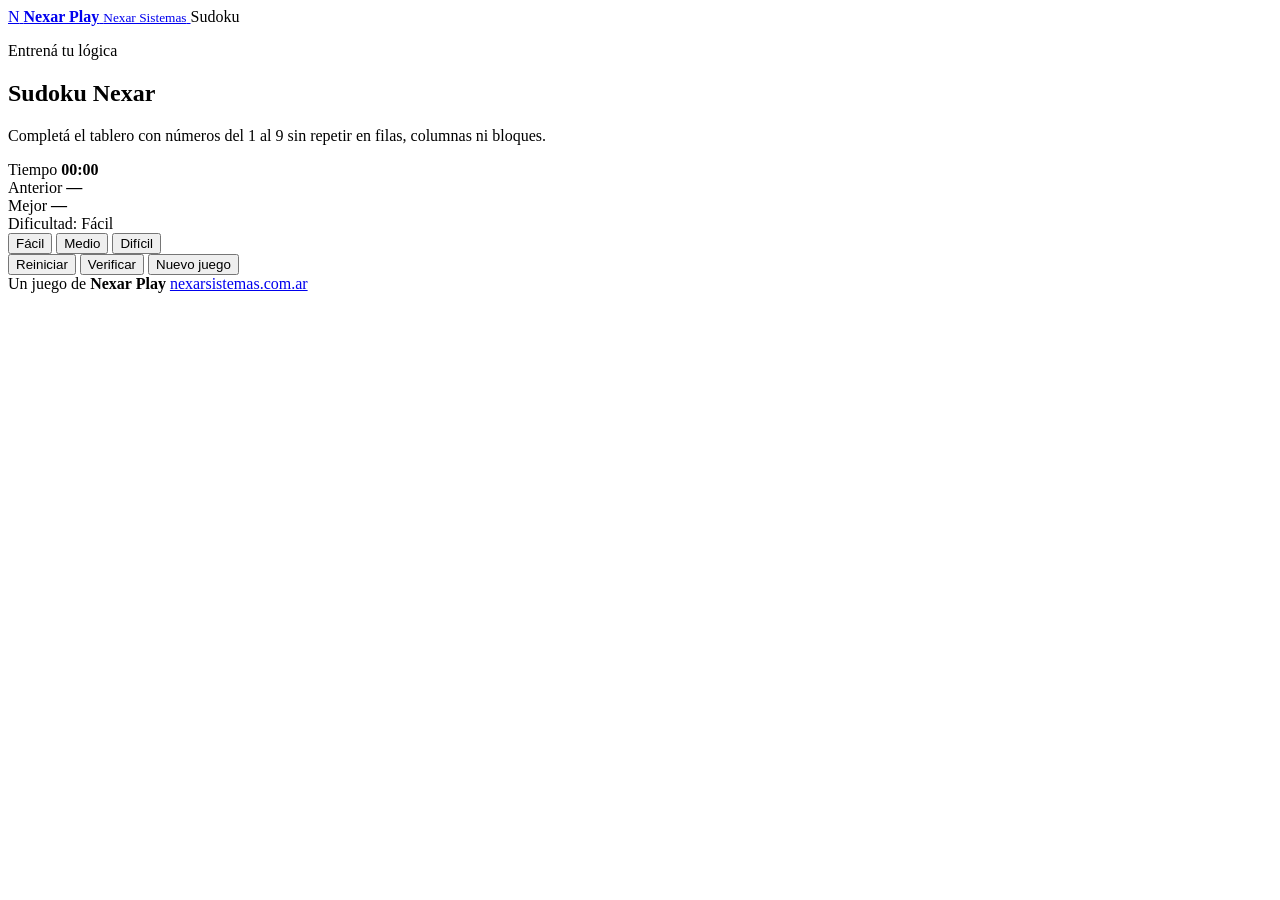
==== index.html @ f1a1b3a2 "feat: agrega la interfaz inicial del sudoku" ====
<!DOCTYPE html>
<html lang="es">
<head>
    <meta charset="UTF-8">
    <meta name="viewport" content="width=device-width, initial-scale=1.0">
    <meta name="description" content="Sudoku Nexar: jugá por niveles, medí tu tiempo y superá tus mejores marcas.">
    <title>Sudoku Nexar | Nexar Play</title>
    <link rel="stylesheet" href="sudoku.css">
</head>
<body>
    <main class="app-shell">
        <header class="brand-header">
            <a class="brand" href="https://nexarsistemas.com.ar/" aria-label="Ir a Nexar Sistemas">
                <span class="brand-mark" aria-hidden="true">N</span>
                <span>
                    <strong>Nexar Play</strong>
                    <small>Nexar Sistemas</small>
                </span>
            </a>
            <span class="game-badge">Sudoku</span>
        </header>

        <section class="game-card">
            <div class="title-block">
                <p class="eyebrow">Entrená tu lógica</p>
                <h1>Sudoku Nexar</h1>
                <p>Completá el tablero con números del 1 al 9 sin repetir en filas, columnas ni bloques.</p>
            </div>

            <section class="stats-panel" aria-label="Estadísticas de partida">
                <div class="stat">
                    <span>Tiempo</span>
                    <strong id="timer">00:00</strong>
                </div>
                <div class="stat">
                    <span>Anterior</span>
                    <strong id="previousTime">—</strong>
                </div>
                <div class="stat">
                    <span>Mejor</span>
                    <strong id="bestTime">—</strong>
                </div>
            </section>

            <div class="difficulty-row">
                <span id="difficultyLabel" class="difficulty-label">Dificultad: Fácil</span>
                <div class="difficulty-controls" aria-label="Seleccionar dificultad">
                    <button class="btn btn-difficulty active" data-difficulty="easy">Fácil</button>
                    <button class="btn btn-difficulty" data-difficulty="medium">Medio</button>
                    <button class="btn btn-difficulty" data-difficulty="hard">Difícil</button>
                </div>
            </div>

            <div class="game-board" id="gameBoard" aria-label="Tablero de Sudoku"></div>

            <div class="controls">
                <button class="btn btn-secondary" id="resetBtn">Reiniciar</button>
                <button class="btn btn-primary" id="checkBtn">Verificar</button>
                <button class="btn btn-new" id="newGameBtn">Nuevo juego</button>
            </div>

            <div class="message" id="message" aria-live="polite"></div>
        </section>

        <footer>
            <span>Un juego de <strong>Nexar Play</strong></span>
            <a href="https://nexarsistemas.com.ar/">nexarsistemas.com.ar</a>
        </footer>
    </main>

    <script src="sudoku.js"></script>
</body>
</html>
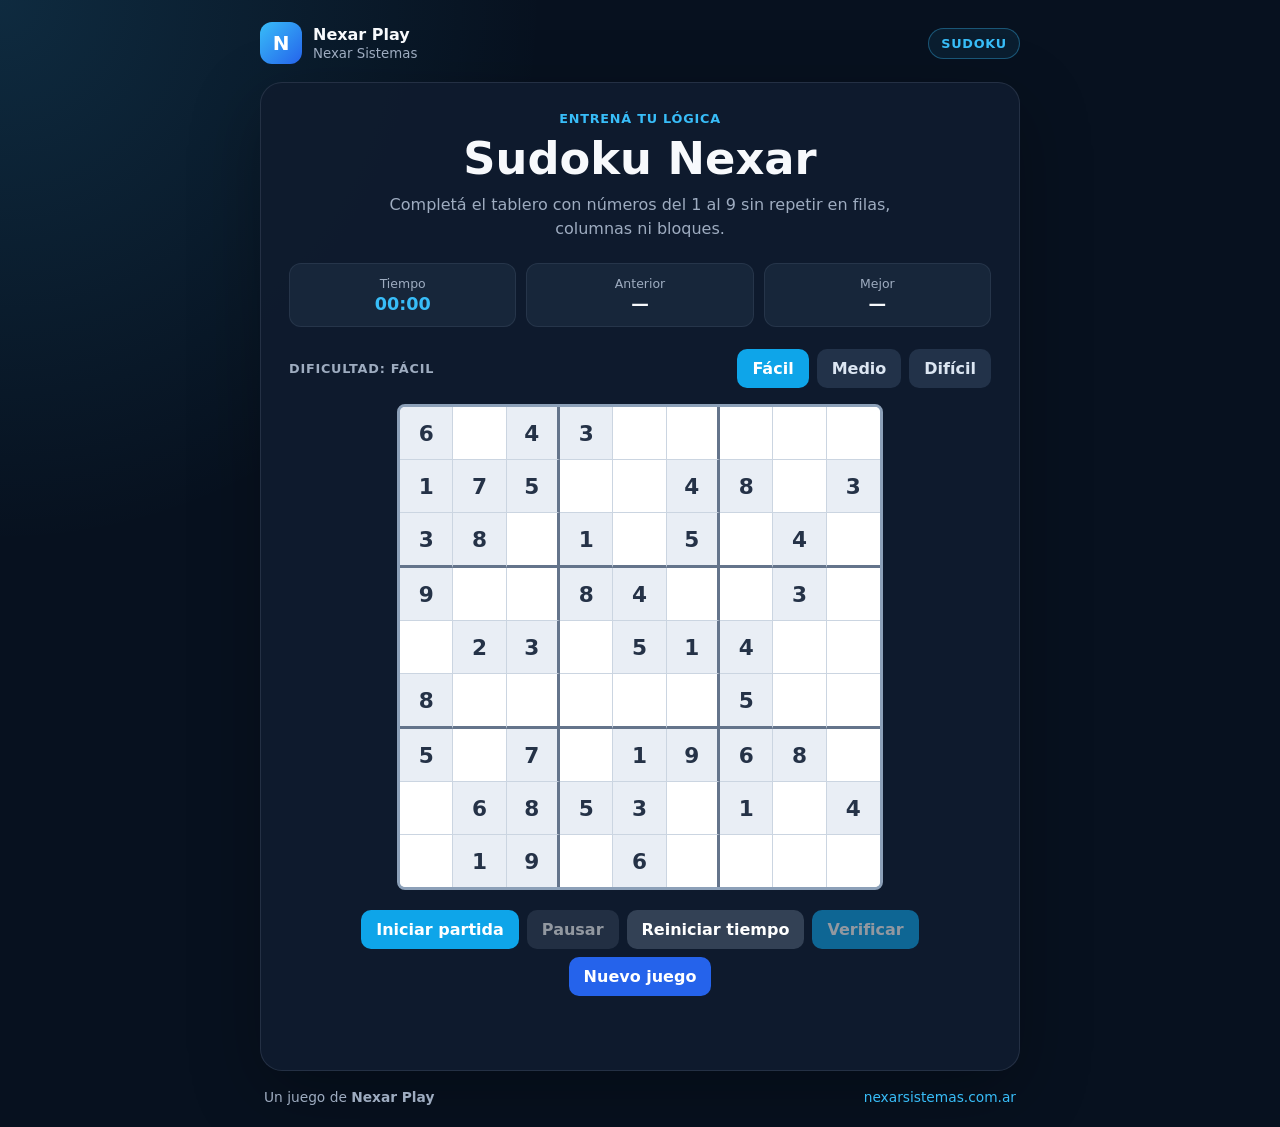
==== commit 6456e469: "feat: agrega control de inicio y pausa de partida" ====
--- a/index.html
+++ b/index.html
@@ -54,7 +54,9 @@
             <div class="game-board" id="gameBoard" aria-label="Tablero de Sudoku"></div>
 
             <div class="controls">
-                <button class="btn btn-secondary" id="resetBtn">Reiniciar</button>
+                <button class="btn btn-primary" id="startBtn">Iniciar partida</button>
+                <button class="btn btn-secondary" id="pauseBtn">Pausar</button>
+                <button class="btn btn-secondary" id="resetTimeBtn">Reiniciar tiempo</button>
                 <button class="btn btn-primary" id="checkBtn">Verificar</button>
                 <button class="btn btn-new" id="newGameBtn">Nuevo juego</button>
             </div>
--- a/sudoku.css
+++ b/sudoku.css
@@ -0,0 +1,259 @@
+* {
+    margin: 0;
+    padding: 0;
+    box-sizing: border-box;
+}
+
+:root {
+    --bg: #07111f;
+    --surface: #0f1c2e;
+    --surface-2: #17263a;
+    --text: #f7f9fc;
+    --muted: #9eacc0;
+    --accent: #38bdf8;
+    --accent-strong: #0ea5e9;
+    --line: #314158;
+    --line-strong: #8ca0b8;
+    --success: #22c55e;
+    --danger: #ef4444;
+    --warning: #f59e0b;
+    --cell-size: min(9.4vw, 52px);
+}
+
+body {
+    min-height: 100vh;
+    font-family: Inter, "Segoe UI", system-ui, -apple-system, sans-serif;
+    background:
+        radial-gradient(circle at top left, rgba(56, 189, 248, 0.15), transparent 34rem),
+        var(--bg);
+    color: var(--text);
+    padding: 22px 14px;
+}
+
+a { color: inherit; }
+
+.app-shell {
+    width: min(100%, 760px);
+    margin: 0 auto;
+}
+
+.brand-header,
+footer {
+    display: flex;
+    align-items: center;
+    justify-content: space-between;
+    gap: 16px;
+}
+
+.brand-header { margin-bottom: 18px; }
+
+.brand {
+    display: inline-flex;
+    align-items: center;
+    gap: 11px;
+    text-decoration: none;
+}
+
+.brand-mark {
+    width: 42px;
+    height: 42px;
+    display: grid;
+    place-items: center;
+    border-radius: 12px;
+    background: linear-gradient(135deg, var(--accent), #2563eb);
+    color: white;
+    font-size: 1.25rem;
+    font-weight: 900;
+}
+
+.brand strong,
+.brand small { display: block; }
+.brand small { color: var(--muted); margin-top: 2px; }
+
+.game-badge,
+.eyebrow,
+.difficulty-label {
+    font-size: 0.8rem;
+    font-weight: 800;
+    letter-spacing: 0.06em;
+    text-transform: uppercase;
+}
+
+.game-badge {
+    color: var(--accent);
+    border: 1px solid rgba(56, 189, 248, 0.35);
+    background: rgba(56, 189, 248, 0.08);
+    border-radius: 999px;
+    padding: 7px 12px;
+}
+
+.game-card {
+    background: rgba(15, 28, 46, 0.96);
+    border: 1px solid rgba(148, 163, 184, 0.16);
+    border-radius: 22px;
+    box-shadow: 0 22px 70px rgba(0, 0, 0, 0.28);
+    padding: 28px;
+}
+
+.title-block { text-align: center; }
+.eyebrow { color: var(--accent); margin-bottom: 6px; }
+h1 { font-size: clamp(2rem, 6vw, 2.8rem); }
+.title-block > p:last-child {
+    max-width: 560px;
+    margin: 8px auto 0;
+    color: var(--muted);
+    line-height: 1.5;
+}
+
+.stats-panel {
+    display: grid;
+    grid-template-columns: repeat(3, 1fr);
+    gap: 10px;
+    margin: 22px 0;
+}
+
+.stat {
+    padding: 12px 8px;
+    text-align: center;
+    background: var(--surface-2);
+    border: 1px solid rgba(148, 163, 184, 0.12);
+    border-radius: 12px;
+}
+.stat span { display: block; color: var(--muted); font-size: 0.78rem; }
+.stat strong { display: block; margin-top: 3px; font-size: 1.1rem; }
+#timer { color: var(--accent); }
+
+.difficulty-row {
+    display: flex;
+    justify-content: space-between;
+    align-items: center;
+    gap: 12px;
+    margin-bottom: 16px;
+    flex-wrap: wrap;
+}
+.difficulty-label { color: var(--muted); }
+.difficulty-controls,
+.controls { display: flex; gap: 8px; flex-wrap: wrap; }
+
+.game-board {
+    position: relative;
+    display: grid;
+    grid-template-columns: repeat(9, 1fr);
+    width: min(100%, 486px);
+    aspect-ratio: 1 / 1;
+    margin: 0 auto;
+    border: 3px solid var(--line-strong);
+    background: #f8fafc;
+    border-radius: 8px;
+    overflow: hidden;
+}
+
+.game-board.paused::after {
+    content: "Partida pausada";
+    position: absolute;
+    inset: 0;
+    z-index: 2;
+    display: grid;
+    place-items: center;
+    background: rgba(15, 28, 46, 0.96);
+    color: var(--text);
+    font-size: clamp(1.4rem, 5vw, 2.2rem);
+    font-weight: 900;
+    text-align: center;
+}
+
+.game-board.locked {
+    pointer-events: none;
+}
+
+.cell {
+    min-width: 0;
+    min-height: 0;
+    display: flex;
+    align-items: center;
+    justify-content: center;
+    border-right: 1px solid #cbd5e1;
+    border-bottom: 1px solid #cbd5e1;
+    background: #fff;
+    color: #172033;
+    font-size: clamp(1rem, 3.4vw, 1.35rem);
+    font-weight: 800;
+}
+.cell:nth-child(3n) { border-right: 3px solid #64748b; }
+.cell:nth-child(9n) { border-right: 0; }
+.cell:nth-child(n + 19):nth-child(-n + 27),
+.cell:nth-child(n + 46):nth-child(-n + 54) { border-bottom: 3px solid #64748b; }
+.cell:nth-child(n + 73) { border-bottom: 0; }
+.cell.fixed { background: #e9eef5; color: #253247; }
+.cell.error { background: #fee2e2; }
+
+.cell input {
+    width: 100%;
+    height: 100%;
+    border: 0;
+    text-align: center;
+    background: transparent;
+    color: #0369a1;
+    font: inherit;
+    caret-color: transparent;
+}
+.cell input:focus {
+    outline: 3px solid rgba(14, 165, 233, 0.55);
+    outline-offset: -3px;
+    background: #e0f2fe;
+}
+.cell.error input { color: #b91c1c; }
+
+.btn {
+    border: 0;
+    border-radius: 10px;
+    padding: 10px 15px;
+    font: inherit;
+    font-weight: 800;
+    cursor: pointer;
+    transition: transform 0.18s ease, filter 0.18s ease, background 0.18s ease;
+}
+.btn:hover { transform: translateY(-1px); filter: brightness(1.05); }
+.btn:focus-visible { outline: 3px solid rgba(56, 189, 248, 0.38); outline-offset: 3px; }
+.btn:disabled {
+    cursor: not-allowed;
+    opacity: 0.55;
+    transform: none;
+    filter: none;
+}
+.btn-difficulty { background: #223249; color: #dce6f2; }
+.btn-difficulty.active { background: var(--accent-strong); color: white; }
+.btn-primary { background: var(--accent-strong); color: white; }
+.btn-secondary { background: #334155; color: white; }
+.btn-new { background: #2563eb; color: white; }
+
+.controls { justify-content: center; margin-top: 20px; }
+.message {
+    min-height: 30px;
+    text-align: center;
+    margin-top: 16px;
+    font-weight: 800;
+    line-height: 1.45;
+}
+.message.success { color: #4ade80; }
+.message.error { color: #f87171; }
+.message.info { color: var(--accent); }
+
+footer {
+    color: var(--muted);
+    font-size: 0.86rem;
+    padding: 18px 4px 0;
+}
+footer a { color: var(--accent); text-decoration: none; }
+
+@media (max-width: 560px) {
+    body { padding: 12px 8px; }
+    .game-card { padding: 19px 10px; border-radius: 17px; }
+    .brand-header { padding: 0 5px; }
+    .difficulty-row { justify-content: center; }
+    .difficulty-label { width: 100%; text-align: center; }
+    .difficulty-controls { justify-content: center; width: 100%; }
+    .controls { gap: 6px; }
+    .controls .btn { flex: 1 1 30%; padding: 10px 8px; font-size: 0.85rem; }
+    footer { flex-direction: column; gap: 5px; text-align: center; }
+}
